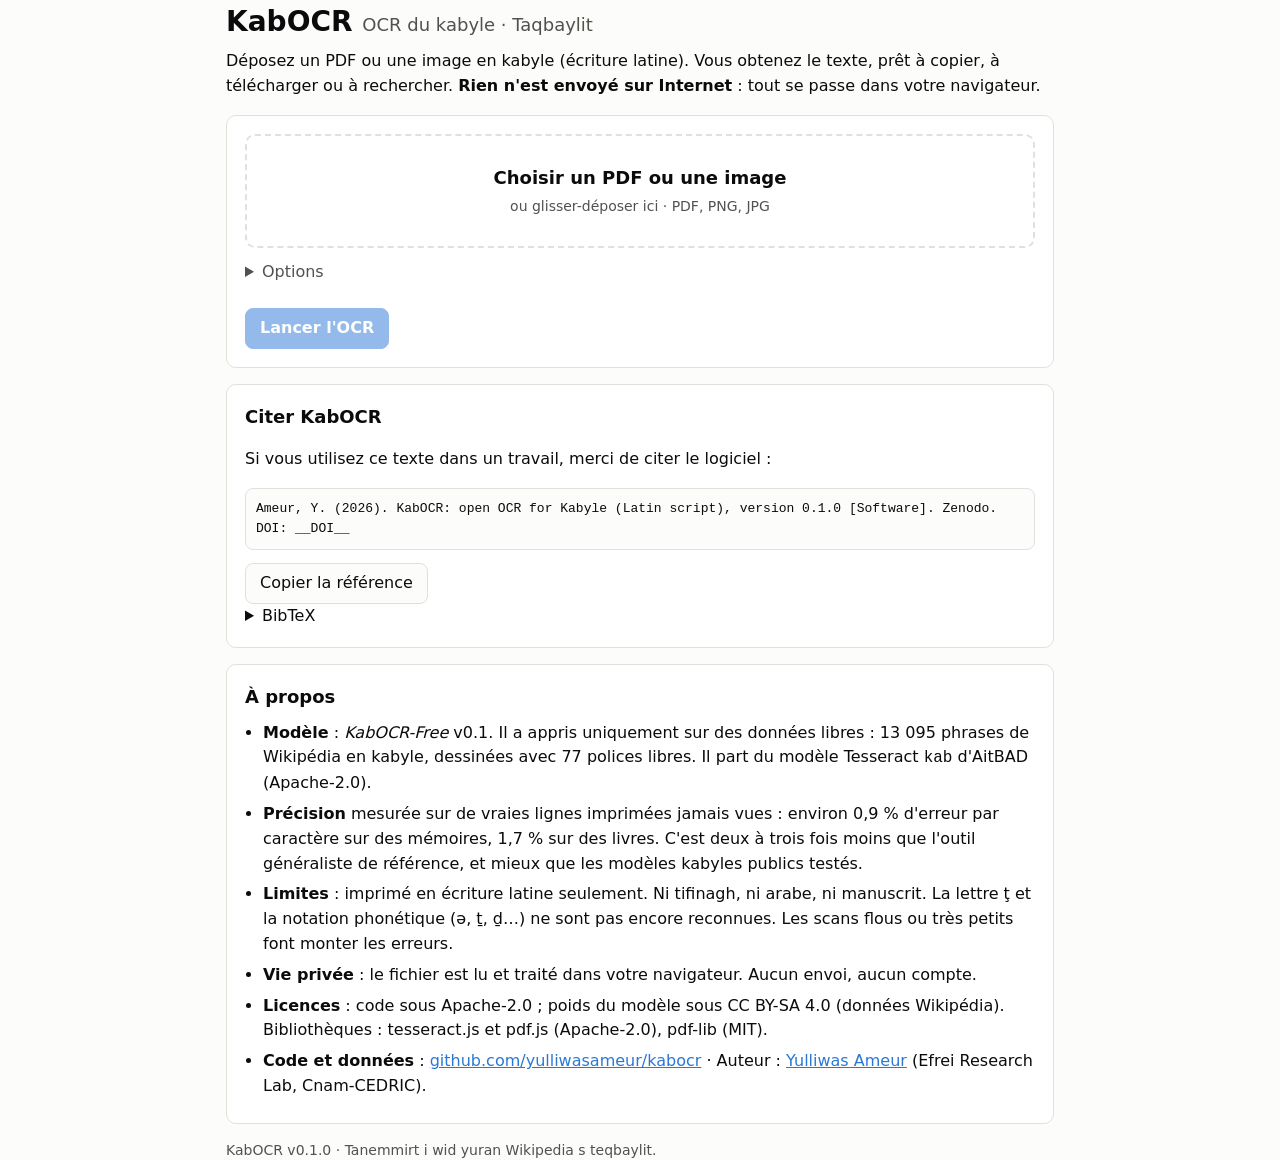
==== docs/app/index.html @ 5547a888 "Unpack kabocr-v0.1.0.zip" ====
<!doctype html>
<html lang="fr">
<head>
<meta charset="utf-8">
<meta name="viewport" content="width=device-width, initial-scale=1">
<title>KabOCR — OCR du kabyle</title>
<meta name="description" content="KabOCR : reconnaissance de texte (OCR) pour le kabyle en écriture latine. Gratuit, libre, tout se passe dans votre navigateur.">
<link rel="stylesheet" href="style.css">
</head>
<body>
<header class="wrap">
  <h1>KabOCR <span class="sub">OCR du kabyle · Taqbaylit</span></h1>
  <p class="lead">Déposez un PDF ou une image en kabyle (écriture latine). Vous obtenez le texte, prêt à copier, à télécharger ou à rechercher.
  <strong>Rien n'est envoyé sur Internet</strong> : tout se passe dans votre navigateur.</p>
</header>

<main class="wrap">
  <section class="card" id="input">
    <label id="drop" for="file" tabindex="0">
      <span class="big">Choisir un PDF ou une image</span>
      <span class="hint">ou glisser-déposer ici · PDF, PNG, JPG</span>
      <input id="file" type="file" accept="application/pdf,image/png,image/jpeg">
    </label>
    <div id="fileinfo" class="hint" aria-live="polite"></div>
    <details class="opts">
      <summary>Options</summary>
      <div class="row">
        <label>Pages <input id="pages" type="text" placeholder="toutes (ex. 1-5, 8)" size="18"></label>
        <label>Résolution
          <select id="dpi"><option value="200">200 dpi (rapide)</option><option value="300" selected>300 dpi (recommandé)</option></select>
        </label>
        <label><input id="fold" type="checkbox" checked> Corriger les sosies (ε → ɛ, γ → ɣ…)</label>
        <label><input id="mkpdf" type="checkbox" checked> Préparer un PDF cherchable</label>
      </div>
    </details>
    <button id="run" class="primary" disabled>Lancer l'OCR</button>
    <div id="progress" hidden>
      <div class="bar"><div id="barfill"></div></div>
      <div id="status" class="hint" aria-live="polite"></div>
    </div>
  </section>

  <section class="card" id="output" hidden>
    <div class="row spread">
      <h2>Texte reconnu</h2>
      <div class="row">
        <button id="copy">Copier</button>
        <button id="dltxt">Télécharger .txt</button>
        <button id="dlpdf" disabled>PDF cherchable</button>
      </div>
    </div>
    <textarea id="text" spellcheck="false" lang="kab" aria-label="Texte reconnu"></textarea>
    <p class="hint">Relisez toujours le texte : l'OCR fait encore des erreurs, surtout sur les scans abîmés, l'écriture manuscrite et les lettres rares.</p>
  </section>

  <section class="card">
    <h2>Citer KabOCR</h2>
    <p>Si vous utilisez ce texte dans un travail, merci de citer le logiciel :</p>
    <pre id="cite">Ameur, Y. (2026). KabOCR: open OCR for Kabyle (Latin script), version 0.1.0 [Software]. Zenodo. DOI: __DOI__</pre>
    <button id="copycite">Copier la référence</button>
    <details><summary>BibTeX</summary>
<pre id="bibtex">@software{ameur_kabocr_2026,
  author    = {Ameur, Yulliwas},
  title     = {{KabOCR}: open {OCR} for {Kabyle} (Latin script)},
  version   = {0.1.0},
  year      = {2026},
  publisher = {Zenodo},
  doi       = {__DOI__},
  url       = {https://yulliwasameur.github.io/kabocr/}
}</pre></details>
  </section>

  <section class="card about">
    <h2>À propos</h2>
    <ul>
      <li><strong>Modèle</strong> : <em>KabOCR-Free</em> v0.1. Il a appris uniquement sur des données libres : 13 095 phrases de Wikipédia en kabyle, dessinées avec 77 polices libres. Il part du modèle Tesseract <code>kab</code> d'AitBAD (Apache-2.0).</li>
      <li><strong>Précision</strong> mesurée sur de vraies lignes imprimées jamais vues : environ 0,9 % d'erreur par caractère sur des mémoires, 1,7 % sur des livres. C'est deux à trois fois moins que l'outil généraliste de référence, et mieux que les modèles kabyles publics testés.</li>
      <li><strong>Limites</strong> : imprimé en écriture latine seulement. Ni tifinagh, ni arabe, ni manuscrit. La lettre ţ et la notation phonétique (ə, ṯ, ḏ…) ne sont pas encore reconnues. Les scans flous ou très petits font monter les erreurs.</li>
      <li><strong>Vie privée</strong> : le fichier est lu et traité dans votre navigateur. Aucun envoi, aucun compte.</li>
      <li><strong>Licences</strong> : code sous Apache-2.0 ; poids du modèle sous CC BY-SA 4.0 (données Wikipédia). Bibliothèques : tesseract.js et pdf.js (Apache-2.0), pdf-lib (MIT).</li>
      <li><strong>Code et données</strong> : <a href="https://github.com/yulliwasameur/kabocr">github.com/yulliwasameur/kabocr</a> · Auteur : <a href="https://yulliwasameur.github.io/">Yulliwas Ameur</a> (Efrei Research Lab, Cnam-CEDRIC).</li>
    </ul>
  </section>
</main>
<footer class="wrap hint">KabOCR v0.1.0 · Tanemmirt i wid yuran Wikipedia s teqbaylit.</footer>

<script src="vendor/pdf.min.js"></script>
<script src="vendor/tesseract.min.js"></script>
<script src="vendor/pdf-lib.min.js"></script>
<script src="app.js"></script>
</body>
</html>
---- docs/app/style.css ----
:root{--bg:#fcfcfb;--card:#ffffff;--fg:#0b0b0b;--mut:#52514e;--line:#e2e0da;--acc:#2a78d6;--acc-fg:#ffffff;--bar:#e9e7e1}
@media (prefers-color-scheme:dark){:root{--bg:#1a1a19;--card:#232322;--fg:#f0efec;--mut:#c3c2b7;--line:#3a3936;--acc:#3987e5;--acc-fg:#ffffff;--bar:#3a3936}}
*{box-sizing:border-box}
body{margin:0;background:var(--bg);color:var(--fg);font:16px/1.55 system-ui,-apple-system,"Segoe UI",Roboto,"DejaVu Sans",sans-serif}
.wrap{max-width:860px;margin:0 auto;padding:0 16px}
header{padding-top:32px}
h1{font-size:28px;margin:0 0 6px}
h1 .sub{font-weight:400;color:var(--mut);font-size:18px}
h2{font-size:18px;margin:0 0 10px}
.lead{margin:0 0 16px;color:var(--fg)}
.card{background:var(--card);border:1px solid var(--line);border-radius:10px;padding:18px;margin:16px 0}
#drop{display:flex;flex-direction:column;align-items:center;justify-content:center;gap:4px;border:2px dashed var(--line);border-radius:10px;padding:28px 12px;cursor:pointer;text-align:center}
#drop.over,#drop:focus{border-color:var(--acc);outline:none}
#drop input{position:absolute;width:1px;height:1px;opacity:0}
.big{font-size:18px;font-weight:600}
.hint{color:var(--mut);font-size:14px}
.row{display:flex;flex-wrap:wrap;gap:10px 16px;align-items:center}
.spread{justify-content:space-between}
.opts{margin:12px 0}
.opts summary{cursor:pointer;color:var(--mut)}
.opts .row{margin-top:10px}
input[type=text],select{font:inherit;padding:4px 6px;border:1px solid var(--line);border-radius:6px;background:var(--bg);color:var(--fg)}
button{font:inherit;padding:7px 14px;border:1px solid var(--line);border-radius:8px;background:var(--bg);color:var(--fg);cursor:pointer}
button:disabled{opacity:.5;cursor:default}
button.primary{background:var(--acc);border-color:var(--acc);color:var(--acc-fg);font-weight:600;margin-top:12px}
.bar{height:8px;background:var(--bar);border-radius:4px;overflow:hidden;margin-top:14px}
#barfill{height:100%;width:0;background:var(--acc);transition:width .2s}
textarea{width:100%;min-height:340px;font:16px/1.5 "DejaVu Sans","Noto Sans",system-ui,sans-serif;padding:10px;border:1px solid var(--line);border-radius:8px;background:var(--bg);color:var(--fg);resize:vertical}
pre{white-space:pre-wrap;word-break:break-word;background:var(--bg);border:1px solid var(--line);border-radius:8px;padding:10px;font-size:13px}
.about ul{padding-left:18px;margin:0}
.about li{margin:6px 0}
a{color:var(--acc)}
footer{padding:8px 16px 40px}
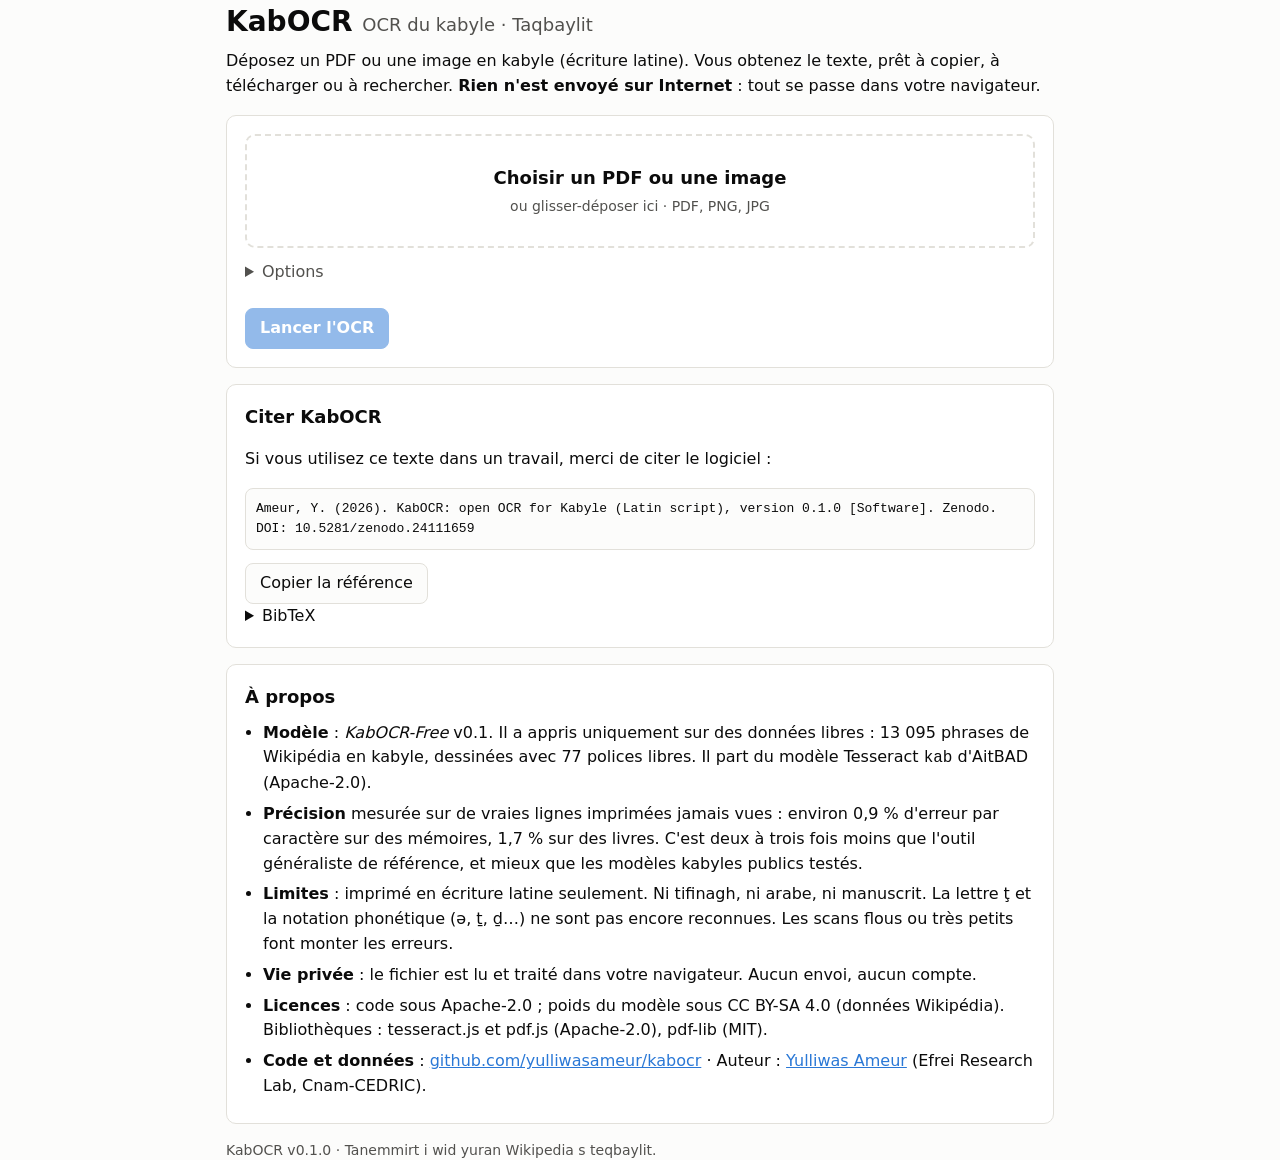
==== commit e362878b: "Unpack kabocr-v0.1.0-doi.zip" ====
--- a/docs/app/index.html
+++ b/docs/app/index.html
@@ -56,7 +56,7 @@
   <section class="card">
     <h2>Citer KabOCR</h2>
     <p>Si vous utilisez ce texte dans un travail, merci de citer le logiciel :</p>
-    <pre id="cite">Ameur, Y. (2026). KabOCR: open OCR for Kabyle (Latin script), version 0.1.0 [Software]. Zenodo. DOI: __DOI__</pre>
+    <pre id="cite">Ameur, Y. (2026). KabOCR: open OCR for Kabyle (Latin script), version 0.1.0 [Software]. Zenodo. DOI: 10.5281/zenodo.24111659</pre>
     <button id="copycite">Copier la référence</button>
     <details><summary>BibTeX</summary>
 <pre id="bibtex">@software{ameur_kabocr_2026,
@@ -65,7 +65,7 @@
   version   = {0.1.0},
   year      = {2026},
   publisher = {Zenodo},
-  doi       = {__DOI__},
+  doi       = {10.5281/zenodo.24111659},
   url       = {https://yulliwasameur.github.io/kabocr/}
 }</pre></details>
   </section>
